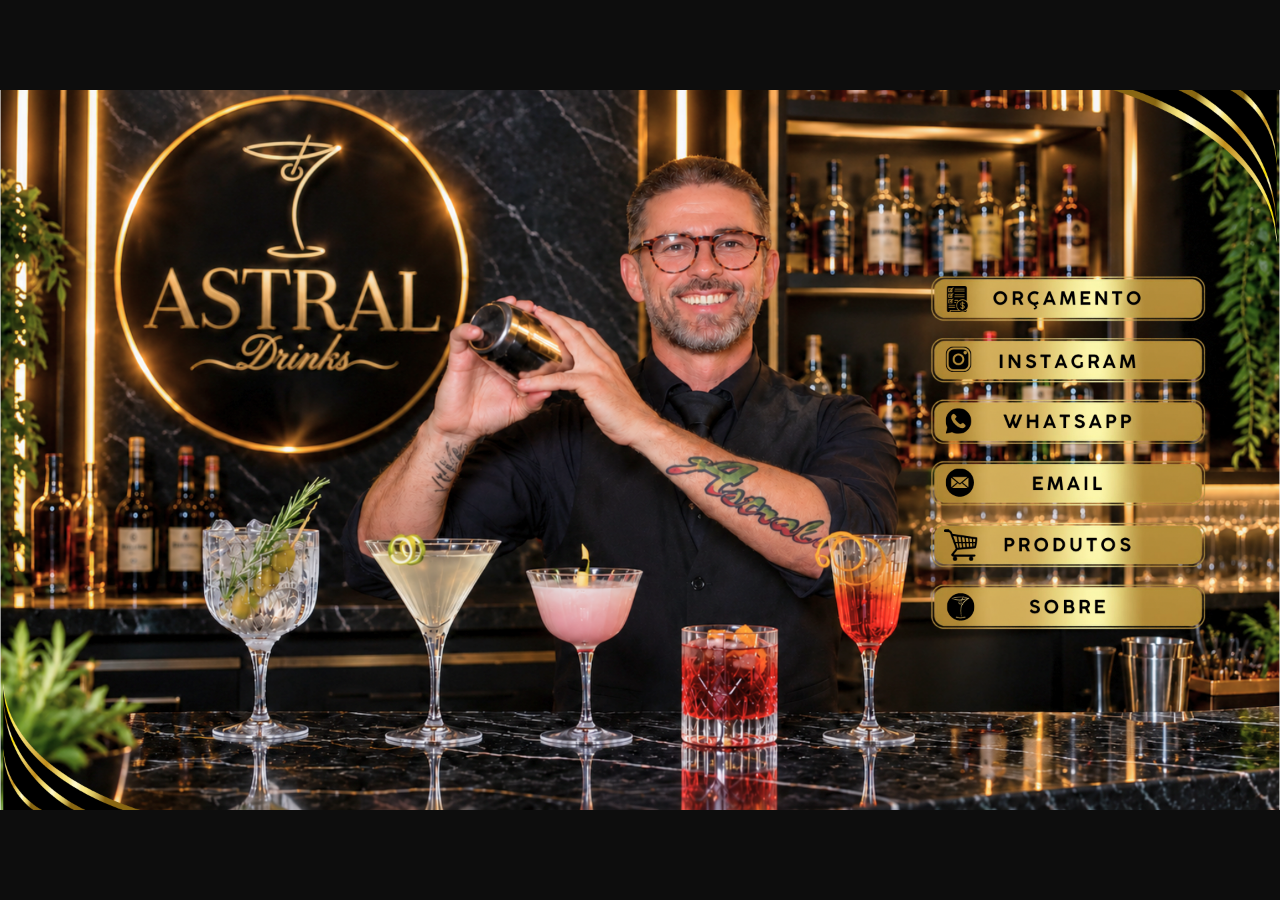
==== index.html @ 45aa067c "Publicação inicial Astral Drinks" ====
<!doctype html><html lang="pt-BR"><head><meta charset="utf-8"><meta name="viewport" content="width=device-width,initial-scale=1,viewport-fit=cover"><meta name="theme-color" content="#0d0d0d"><title>Astral Drinks</title><meta name="description" content="Astral Drinks — coquetelaria, eventos, produtos e experiências."><link rel="manifest" href="./manifest.webmanifest"><link rel="icon" href="./favicon-32.png"><link rel="apple-touch-icon" href="./apple-touch-icon.png"><link rel="stylesheet" href="./style.css"></head><body><main class="stage"><picture><source media="(max-width:600px)" srcset="./capa-mobile.png"><source media="(orientation:portrait) and (min-width:601px)" srcset="./capa-tablet-vertical.png"><source media="(orientation:landscape) and (min-width:601px) and (max-width:1180px)" srcset="./capa-tablet-horizontal.png"><img id="cover" src="./capa-desktop.png" alt="Astral Drinks" draggable="false"></picture><nav id="hotspots" aria-label="Links principais"></nav></main><script src="./app-config.js"></script><script src="./app.js"></script></body></html>
---- style.css ----
*{box-sizing:border-box}html,body{margin:0;width:100%;height:100%;background:#0d0d0d;overflow:hidden}.stage{position:relative;width:100vw;height:100dvh;display:flex;align-items:center;justify-content:center}picture{display:block}#cover{display:block;max-width:100vw;max-height:100dvh;width:auto;height:auto;object-fit:contain}.hotspot{position:fixed;display:block;background:transparent;color:transparent;text-indent:-9999px;overflow:hidden;cursor:pointer}.hotspot:focus-visible{outline:3px solid white;border-radius:12px}@media(max-width:600px){html,body{overflow:auto}.stage{height:auto;min-height:100dvh}#cover{width:100vw;height:auto;max-height:none}}
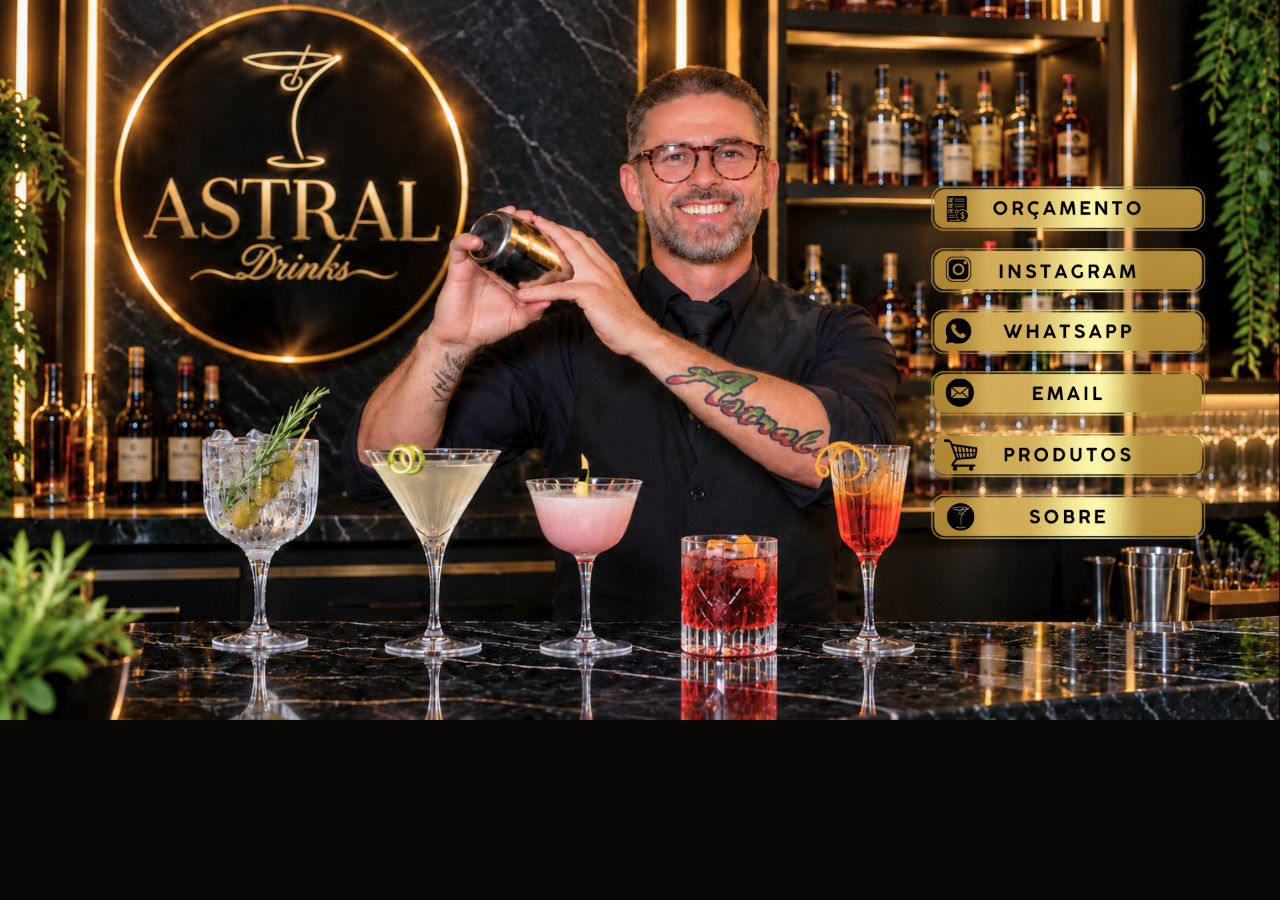
==== commit 812f0783: "Add files via upload" ====
--- a/index.html
+++ b/index.html
@@ -1 +1,27 @@
-<!doctype html><html lang="pt-BR"><head><meta charset="utf-8"><meta name="viewport" content="width=device-width,initial-scale=1,viewport-fit=cover"><meta name="theme-color" content="#0d0d0d"><title>Astral Drinks</title><meta name="description" content="Astral Drinks — coquetelaria, eventos, produtos e experiências."><link rel="manifest" href="./manifest.webmanifest"><link rel="icon" href="./favicon-32.png"><link rel="apple-touch-icon" href="./apple-touch-icon.png"><link rel="stylesheet" href="./style.css"></head><body><main class="stage"><picture><source media="(max-width:600px)" srcset="./capa-mobile.png"><source media="(orientation:portrait) and (min-width:601px)" srcset="./capa-tablet-vertical.png"><source media="(orientation:landscape) and (min-width:601px) and (max-width:1180px)" srcset="./capa-tablet-horizontal.png"><img id="cover" src="./capa-desktop.png" alt="Astral Drinks" draggable="false"></picture><nav id="hotspots" aria-label="Links principais"></nav></main><script src="./app-config.js"></script><script src="./app.js"></script></body></html>+<!doctype html>
+<html lang="pt-BR">
+<head>
+  <meta charset="utf-8">
+  <meta name="viewport" content="width=device-width, initial-scale=1, viewport-fit=cover">
+  <meta name="theme-color" content="#0b0a09">
+  <meta name="description" content="Astral Drinks — coquetelaria, bares e eventos. Solicite orçamento e conheça nossos produtos.">
+  <title>Astral Drinks | Coquetelaria e Eventos</title>
+  <link rel="icon" type="image/png" href="./favicon-32.png">
+  <link rel="apple-touch-icon" href="./apple-touch-icon.png">
+  <link rel="manifest" href="./manifest.webmanifest">
+  <link rel="stylesheet" href="./style.css?v=20260927b">
+</head>
+<body>
+  <main class="stage" id="stage">
+    <picture id="picture">
+      <source media="(max-width: 600px)" srcset="./capa-mobile.png">
+      <source media="(min-width: 601px) and (max-width: 1200px) and (orientation: portrait)" srcset="./capa-tablet-vertical.png">
+      <source media="(min-width: 601px) and (max-width: 1200px) and (orientation: landscape)" srcset="./capa-tablet-horizontal.png">
+      <img id="cover" src="./capa-desktop.png" alt="Astral Drinks: conheça nossos canais, serviços e produtos" width="1920" height="1080" fetchpriority="high" draggable="false">
+    </picture>
+    <nav id="hotspots" aria-label="Acessos Astral Drinks"></nav>
+  </main>
+  <script src="./app-config.js?v=20260927b"></script>
+  <script src="./app.js?v=20260927b"></script>
+</body>
+</html>
--- a/style.css
+++ b/style.css
@@ -1 +1 @@
-*{box-sizing:border-box}html,body{margin:0;width:100%;height:100%;background:#0d0d0d;overflow:hidden}.stage{position:relative;width:100vw;height:100dvh;display:flex;align-items:center;justify-content:center}picture{display:block}#cover{display:block;max-width:100vw;max-height:100dvh;width:auto;height:auto;object-fit:contain}.hotspot{position:fixed;display:block;background:transparent;color:transparent;text-indent:-9999px;overflow:hidden;cursor:pointer}.hotspot:focus-visible{outline:3px solid white;border-radius:12px}@media(max-width:600px){html,body{overflow:auto}.stage{height:auto;min-height:100dvh}#cover{width:100vw;height:auto;max-height:none}}+*{box-sizing:border-box}html,body{margin:0;min-height:100%;width:100%;background:#080706}body{overflow-x:hidden}.stage{position:relative;max-width:1920px;margin:0 auto;line-height:0}.stage picture,.stage img{display:block;width:100%;height:auto}.stage img{user-select:none;-webkit-user-drag:none}.hotspot{position:absolute;display:block;z-index:2;background:transparent;border:0;line-height:normal;cursor:pointer;touch-action:manipulation;-webkit-tap-highlight-color:transparent}.hotspot:focus-visible{outline:3px solid #fff;outline-offset:2px;border-radius:6px}@media(prefers-reduced-motion:reduce){*{scroll-behavior:auto!important}}
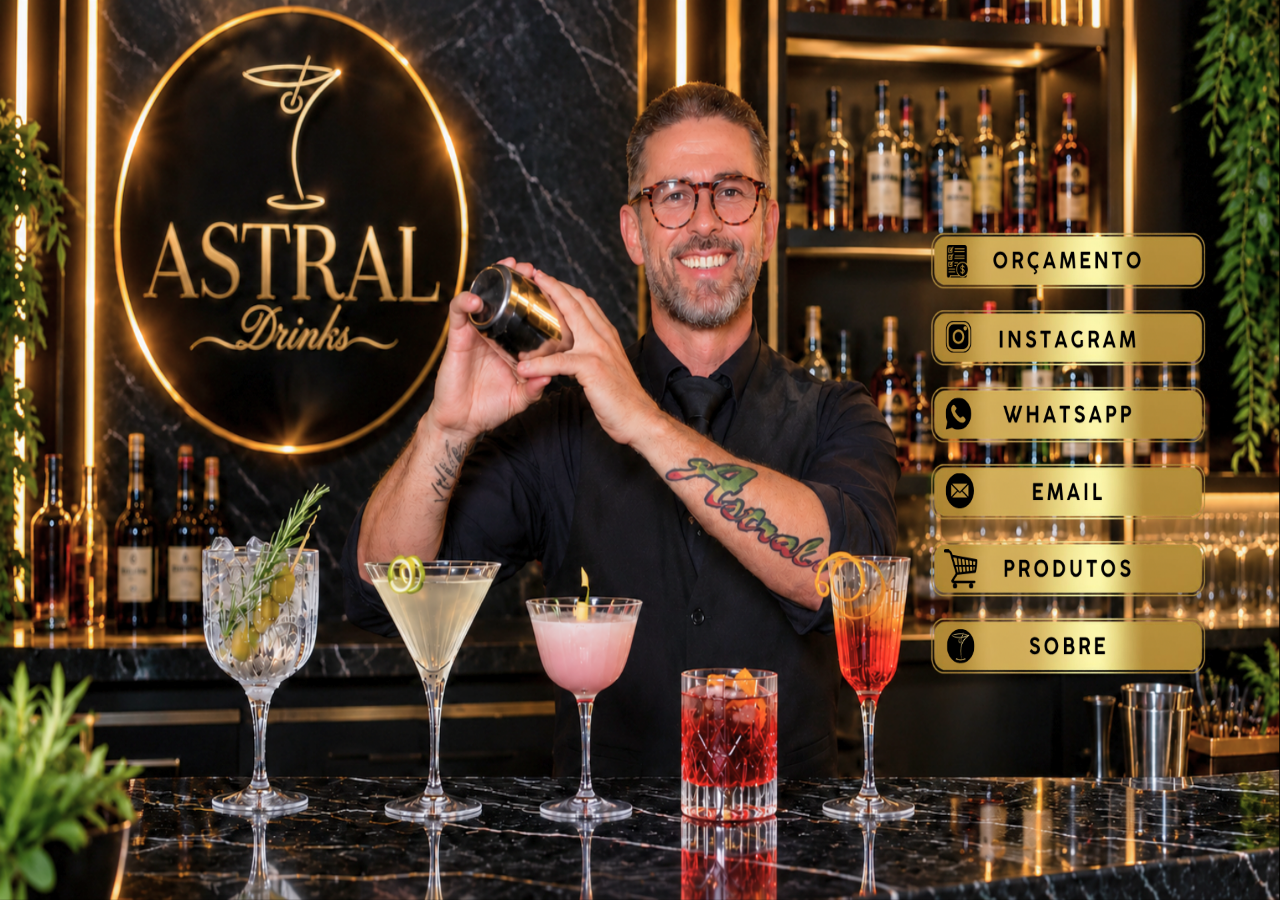
==== commit 9d3c12a5: "Add files via upload" ====
--- a/index.html
+++ b/index.html
@@ -3,25 +3,40 @@
 <head>
   <meta charset="utf-8">
   <meta name="viewport" content="width=device-width, initial-scale=1, viewport-fit=cover">
+  <title>Astral Drinks</title>
+  <meta name="description" content="Astral Drinks — coquetelaria, eventos, produtos e experiências.">
   <meta name="theme-color" content="#0b0a09">
-  <meta name="description" content="Astral Drinks — coquetelaria, bares e eventos. Solicite orçamento e conheça nossos produtos.">
-  <title>Astral Drinks | Coquetelaria e Eventos</title>
-  <link rel="icon" type="image/png" href="./favicon-32.png">
+  <link rel="canonical" href="https://www.astraldrinks.com.br/">
+  <link rel="manifest" href="./manifest.webmanifest">
+  <link rel="icon" type="image/png" sizes="32x32" href="./favicon-32.png">
   <link rel="apple-touch-icon" href="./apple-touch-icon.png">
-  <link rel="manifest" href="./manifest.webmanifest">
-  <link rel="stylesheet" href="./style.css?v=20260927b">
+  <meta name="apple-mobile-web-app-capable" content="yes">
+  <meta name="apple-mobile-web-app-status-bar-style" content="black-translucent">
+  <meta name="apple-mobile-web-app-title" content="Astral Drinks">
+  <link rel="stylesheet" href="./style.css">
+  <script src="./app-config.js" defer></script>
+  <script src="./app.js" defer></script>
 </head>
 <body>
-  <main class="stage" id="stage">
-    <picture id="picture">
-      <source media="(max-width: 600px)" srcset="./capa-mobile.png">
-      <source media="(min-width: 601px) and (max-width: 1200px) and (orientation: portrait)" srcset="./capa-tablet-vertical.png">
-      <source media="(min-width: 601px) and (max-width: 1200px) and (orientation: landscape)" srcset="./capa-tablet-horizontal.png">
-      <img id="cover" src="./capa-desktop.png" alt="Astral Drinks: conheça nossos canais, serviços e produtos" width="1920" height="1080" fetchpriority="high" draggable="false">
-    </picture>
-    <nav id="hotspots" aria-label="Acessos Astral Drinks"></nav>
+  <main class="pagina" aria-label="Astral Drinks">
+    <section class="cartao" id="cartao" aria-label="Acessos rápidos Astral Drinks">
+      <picture>
+        <source media="(orientation: landscape) and (pointer: coarse)" srcset="./capa-tablet-horizontal.png">
+        <source media="(orientation: landscape) and (pointer: fine)" srcset="./capa-desktop.png">
+        <source media="(orientation: portrait) and (min-width: 600px)" srcset="./capa-tablet-vertical.png">
+        <img class="capa" src="./capa-mobile.png" alt="Astral Drinks — canais oficiais" width="1080" height="1920" decoding="async" fetchpriority="high">
+      </picture>
+      <nav id="hotspots" aria-label="Canais Astral Drinks"></nav>
+    </section>
   </main>
-  <script src="./app-config.js?v=20260927b"></script>
-  <script src="./app.js?v=20260927b"></script>
+  <button id="installApp" class="install-app" type="button" hidden>Instalar App</button>
+  <div id="iosInstallModal" class="ios-install-modal" hidden role="dialog" aria-modal="true" aria-labelledby="iosInstallTitle">
+    <div class="ios-install-card">
+      <button id="closeIosInstall" class="ios-install-close" type="button" aria-label="Fechar">×</button>
+      <h2 id="iosInstallTitle">Instalar Astral Drinks</h2>
+      <div id="installInstructions"></div>
+    </div>
+  </div>
+  <noscript><p class="aviso-js">Ative o JavaScript para usar os botões do Astral Drinks.</p></noscript>
 </body>
 </html>
--- a/style.css
+++ b/style.css
@@ -1 +1,19 @@
-*{box-sizing:border-box}html,body{margin:0;min-height:100%;width:100%;background:#080706}body{overflow-x:hidden}.stage{position:relative;max-width:1920px;margin:0 auto;line-height:0}.stage picture,.stage img{display:block;width:100%;height:auto}.stage img{user-select:none;-webkit-user-drag:none}.hotspot{position:absolute;display:block;z-index:2;background:transparent;border:0;line-height:normal;cursor:pointer;touch-action:manipulation;-webkit-tap-highlight-color:transparent}.hotspot:focus-visible{outline:3px solid #fff;outline-offset:2px;border-radius:6px}@media(prefers-reduced-motion:reduce){*{scroll-behavior:auto!important}}
+*{box-sizing:border-box}
+:root{--fundo:#0b0a09;--ouro:#d6a23e}
+html,body{width:100%;height:100%;margin:0;overflow:hidden;background:var(--fundo)}
+body{font-family:Arial,Helvetica,sans-serif}
+.pagina{position:fixed;inset:0;width:100vw;height:100dvh;overflow:hidden;background:var(--fundo)}
+.cartao{position:absolute;inset:0;width:100%;height:100%;line-height:0;overflow:hidden;background:var(--fundo)}
+picture,.capa{display:block;width:100%;height:100%}
+.capa{object-fit:fill;object-position:center;user-select:none;-webkit-user-drag:none;pointer-events:none}
+#hotspots{position:absolute;inset:0;z-index:40}
+.hotspot{position:absolute;z-index:50;display:block;pointer-events:auto;border-radius:18px;cursor:pointer;touch-action:manipulation;-webkit-tap-highlight-color:rgba(255,255,255,.18)}
+.hotspot:focus-visible{outline:3px solid #fff;outline-offset:-3px}
+.hotspot:active{background:rgba(255,255,255,.08)}
+.install-app{position:fixed;z-index:80;right:max(8px,env(safe-area-inset-right));bottom:max(8px,env(safe-area-inset-bottom));padding:7px 12px;border:1px solid rgba(255,255,255,.30);border-radius:999px;background:rgba(11,10,9,.82);color:#fff;font:600 11px/1 Arial,Helvetica,sans-serif;box-shadow:0 3px 12px rgba(0,0,0,.28);cursor:pointer}
+.install-app:hover{opacity:.9}.install-app:active{transform:scale(.97)}
+.aviso-js{position:fixed;inset:auto 12px 12px;z-index:90;margin:0;padding:12px;background:#fff;color:#111;text-align:center}
+.ios-install-modal{position:fixed;inset:0;z-index:120;display:grid;place-items:center;padding:20px;background:rgba(0,0,0,.62);backdrop-filter:blur(4px)}
+.ios-install-modal[hidden]{display:none}.ios-install-card{position:relative;width:min(100%,420px);padding:28px 24px 24px;border:1px solid rgba(214,162,62,.45);border-radius:22px;background:#f8f5ee;color:#17130d;font-family:Arial,Helvetica,sans-serif;line-height:1.45;box-shadow:0 18px 50px rgba(0,0,0,.35)}
+.ios-install-card h2{margin:0 34px 12px 0;font-size:22px}.ios-install-card p{margin:0 0 12px;font-size:16px}.ios-install-card ol{margin:0;padding-left:22px;font-size:16px}.ios-install-card li+li{margin-top:8px}.ios-install-close{position:absolute;top:10px;right:12px;width:34px;height:34px;border:0;border-radius:50%;background:rgba(0,0,0,.08);font-size:25px;cursor:pointer}
+@media(max-width:599px){.install-app{right:max(6px,env(safe-area-inset-right));bottom:max(6px,env(safe-area-inset-bottom));padding:6px 9px;font-size:10px}}
